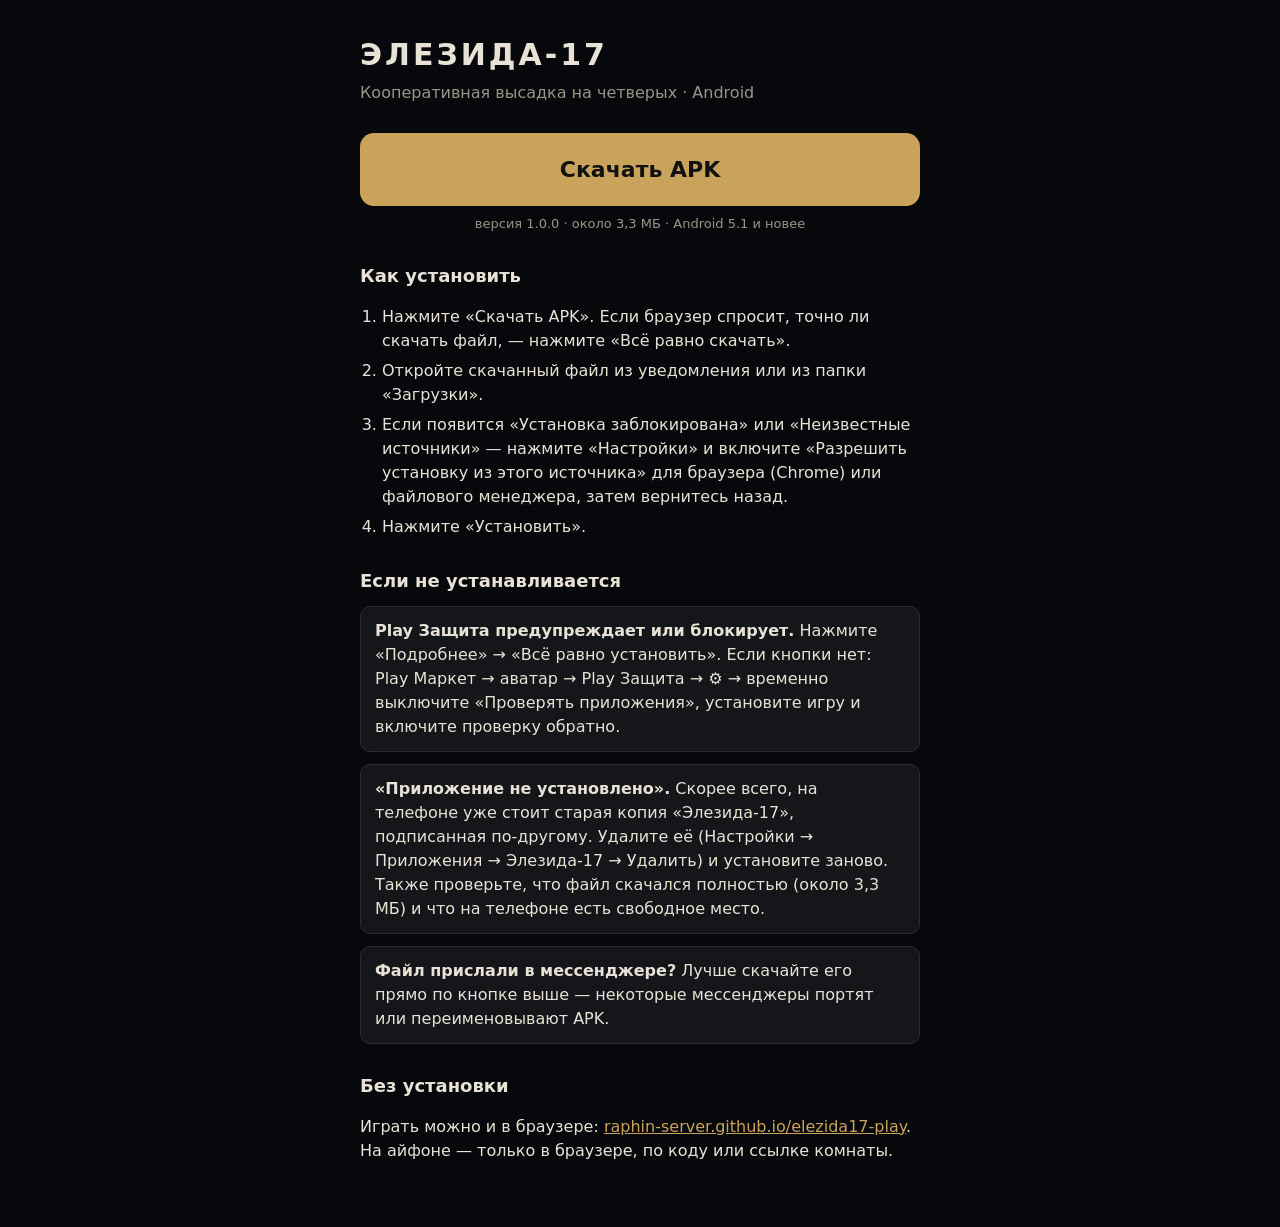
==== download.html @ 0414d665 "Update build" ====
<!doctype html>
<html lang="ru">
<head>
<meta charset="utf-8" />
<meta name="viewport" content="width=device-width, initial-scale=1" />
<meta name="theme-color" content="#07080b" />
<title>Элезида-17 — скачать для Android</title>
<style>
  body { margin: 0; background: #07080b; color: #e8e2d6; font: 16px/1.5 system-ui, -apple-system, "Segoe UI", Roboto, sans-serif; }
  main { max-width: 560px; margin: 0 auto; padding: 32px 20px 48px; }
  h1 { font-size: 30px; letter-spacing: 3px; margin: 0 0 4px; }
  .sub { color: #9a9488; margin: 0 0 28px; }
  .dl { display: block; text-align: center; background: #c9a35a; color: #111; font-weight: 700; font-size: 22px; padding: 20px; border-radius: 14px; text-decoration: none; }
  .dl:active { transform: scale(0.98); }
  .meta { text-align: center; color: #9a9488; font-size: 13px; margin: 8px 0 28px; }
  h2 { font-size: 18px; margin: 28px 0 8px; }
  ol { padding-left: 22px; } li { margin: 6px 0; }
  .note { background: #15161a; border: 1px solid #2a2b31; border-radius: 10px; padding: 12px 14px; margin: 12px 0; }
  a { color: #c9a35a; }
</style>
</head>
<body>
<main>
  <h1>ЭЛЕЗИДА-17</h1>
  <p class="sub">Кооперативная высадка на четверых · Android</p>
  <a class="dl" href="https://github.com/Raphin-server/elezida17-play/releases/download/v1.0.0/elezida17-v1.0.0.apk" download>Скачать APK</a>
  <p class="meta">версия 1.0.0 · около 3,3 МБ · Android 5.1 и новее</p>

  <h2>Как установить</h2>
  <ol>
    <li>Нажмите «Скачать APK». Если браузер спросит, точно ли скачать файл, — нажмите «Всё равно скачать».</li>
    <li>Откройте скачанный файл из уведомления или из папки «Загрузки».</li>
    <li>Если появится «Установка заблокирована» или «Неизвестные источники» — нажмите «Настройки» и включите «Разрешить установку из этого источника» для браузера (Chrome) или файлового менеджера, затем вернитесь назад.</li>
    <li>Нажмите «Установить».</li>
  </ol>

  <h2>Если не устанавливается</h2>
  <div class="note"><b>Play Защита предупреждает или блокирует.</b> Нажмите «Подробнее» → «Всё равно установить». Если кнопки нет: Play Маркет → аватар → Play Защита → ⚙ → временно выключите «Проверять приложения», установите игру и включите проверку обратно.</div>
  <div class="note"><b>«Приложение не установлено».</b> Скорее всего, на телефоне уже стоит старая копия «Элезида-17», подписанная по-другому. Удалите её (Настройки → Приложения → Элезида-17 → Удалить) и установите заново. Также проверьте, что файл скачался полностью (около 3,3 МБ) и что на телефоне есть свободное место.</div>
  <div class="note"><b>Файл прислали в мессенджере?</b> Лучше скачайте его прямо по кнопке выше — некоторые мессенджеры портят или переименовывают APK.</div>

  <h2>Без установки</h2>
  <p>Играть можно и в браузере: <a href="./">raphin-server.github.io/elezida17-play</a>. На айфоне — только в браузере, по коду или ссылке комнаты.</p>
</main>
</body>
</html>
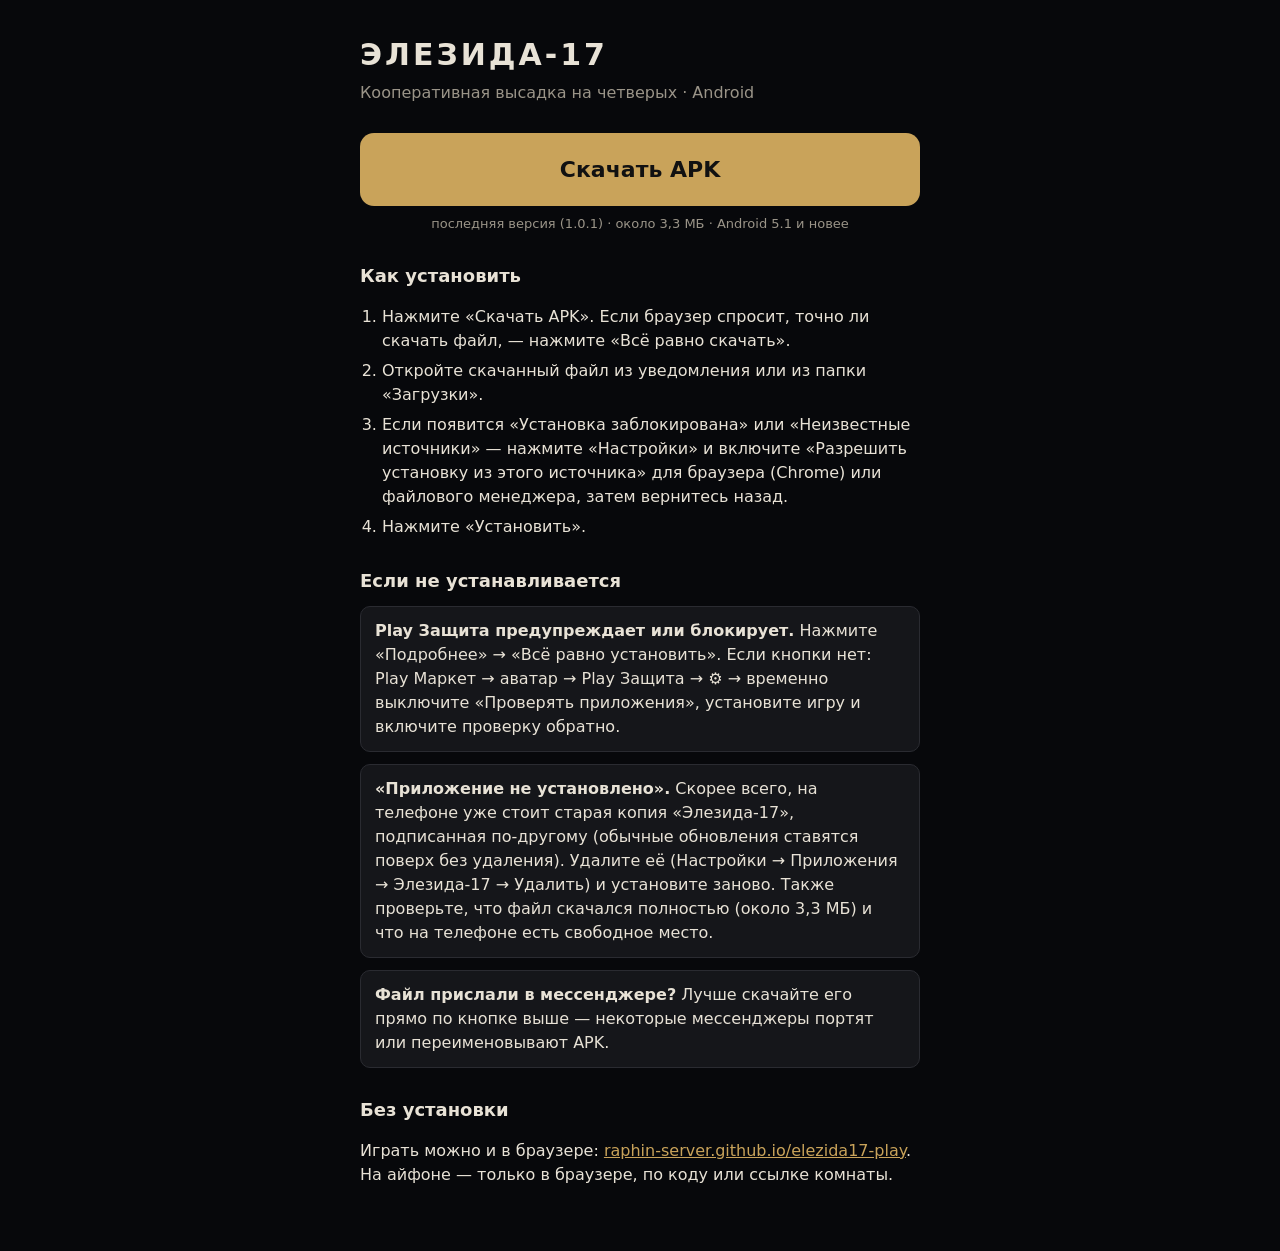
==== commit ffcc0109: "Update build" ====
--- a/download.html
+++ b/download.html
@@ -23,8 +23,8 @@
 <main>
   <h1>ЭЛЕЗИДА-17</h1>
   <p class="sub">Кооперативная высадка на четверых · Android</p>
-  <a class="dl" href="https://github.com/Raphin-server/elezida17-play/releases/download/v1.0.0/elezida17-v1.0.0.apk" download>Скачать APK</a>
-  <p class="meta">версия 1.0.0 · около 3,3 МБ · Android 5.1 и новее</p>
+  <a class="dl" href="https://github.com/Raphin-server/elezida17-play/releases/latest/download/elezida17.apk" download>Скачать APK</a>
+  <p class="meta">последняя версия (1.0.1) · около 3,3 МБ · Android 5.1 и новее</p>
 
   <h2>Как установить</h2>
   <ol>
@@ -36,7 +36,7 @@
 
   <h2>Если не устанавливается</h2>
   <div class="note"><b>Play Защита предупреждает или блокирует.</b> Нажмите «Подробнее» → «Всё равно установить». Если кнопки нет: Play Маркет → аватар → Play Защита → ⚙ → временно выключите «Проверять приложения», установите игру и включите проверку обратно.</div>
-  <div class="note"><b>«Приложение не установлено».</b> Скорее всего, на телефоне уже стоит старая копия «Элезида-17», подписанная по-другому. Удалите её (Настройки → Приложения → Элезида-17 → Удалить) и установите заново. Также проверьте, что файл скачался полностью (около 3,3 МБ) и что на телефоне есть свободное место.</div>
+  <div class="note"><b>«Приложение не установлено».</b> Скорее всего, на телефоне уже стоит старая копия «Элезида-17», подписанная по-другому (обычные обновления ставятся поверх без удаления). Удалите её (Настройки → Приложения → Элезида-17 → Удалить) и установите заново. Также проверьте, что файл скачался полностью (около 3,3 МБ) и что на телефоне есть свободное место.</div>
   <div class="note"><b>Файл прислали в мессенджере?</b> Лучше скачайте его прямо по кнопке выше — некоторые мессенджеры портят или переименовывают APK.</div>
 
   <h2>Без установки</h2>
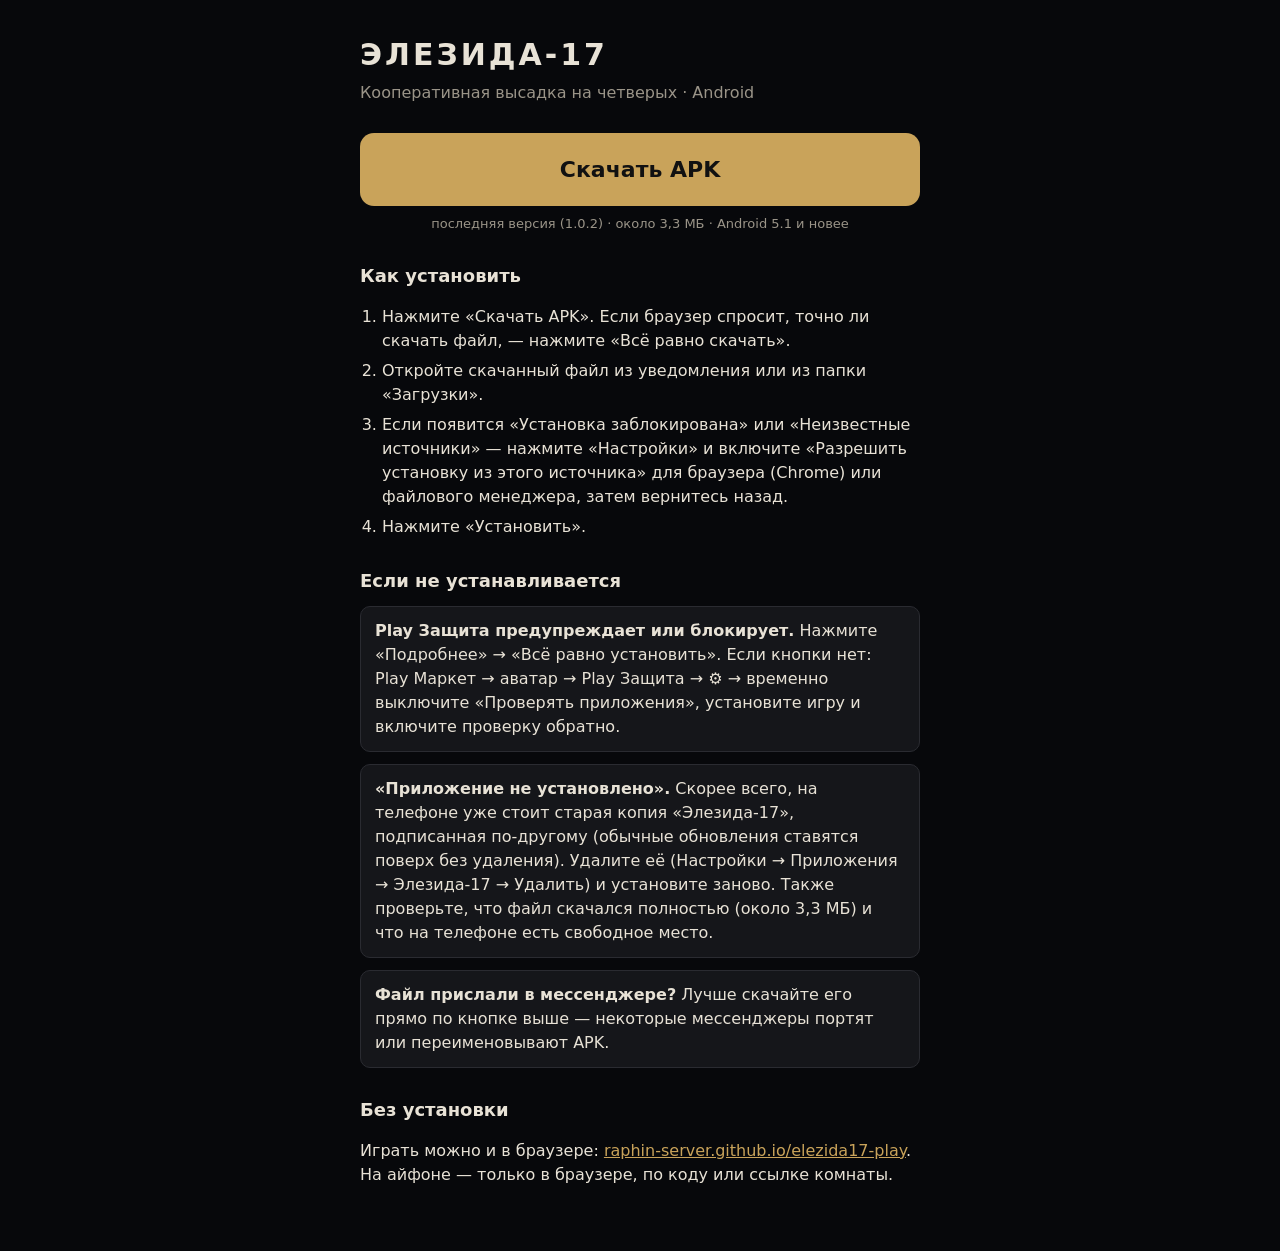
==== commit f7b745fe: "Update build" ====
--- a/download.html
+++ b/download.html
@@ -24,7 +24,7 @@
   <h1>ЭЛЕЗИДА-17</h1>
   <p class="sub">Кооперативная высадка на четверых · Android</p>
   <a class="dl" href="https://github.com/Raphin-server/elezida17-play/releases/latest/download/elezida17.apk" download>Скачать APK</a>
-  <p class="meta">последняя версия (1.0.1) · около 3,3 МБ · Android 5.1 и новее</p>
+  <p class="meta">последняя версия (1.0.2) · около 3,3 МБ · Android 5.1 и новее</p>
 
   <h2>Как установить</h2>
   <ol>
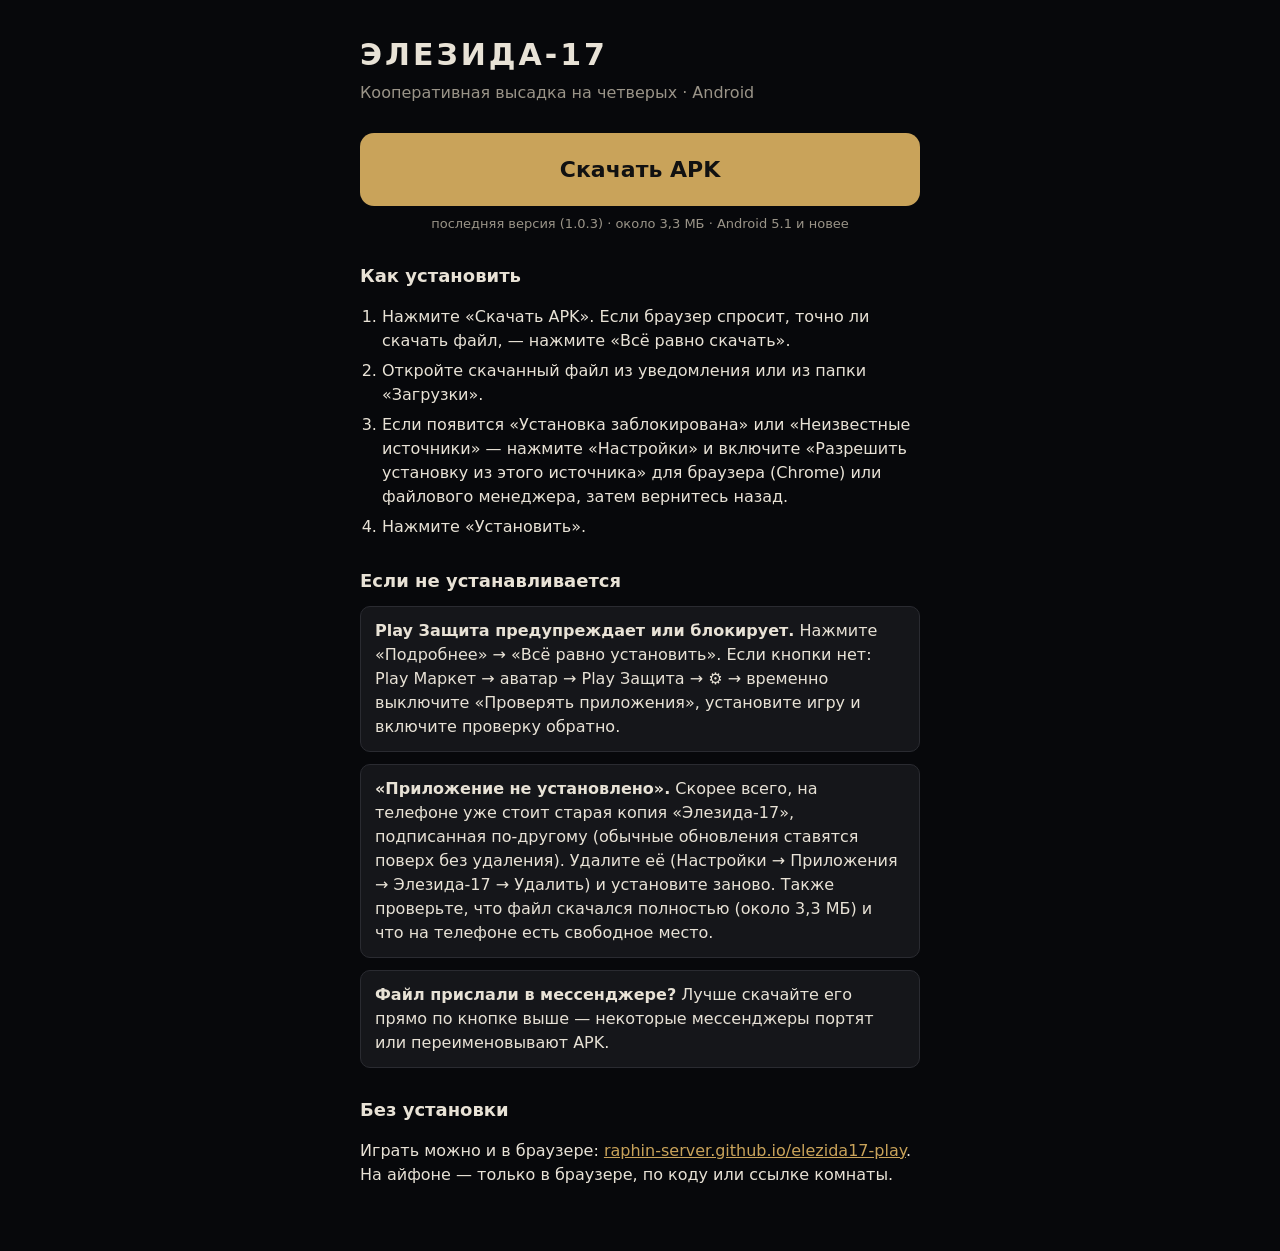
==== commit e408581a: "Update build" ====
--- a/download.html
+++ b/download.html
@@ -24,7 +24,7 @@
   <h1>ЭЛЕЗИДА-17</h1>
   <p class="sub">Кооперативная высадка на четверых · Android</p>
   <a class="dl" href="https://github.com/Raphin-server/elezida17-play/releases/latest/download/elezida17.apk" download>Скачать APK</a>
-  <p class="meta">последняя версия (1.0.2) · около 3,3 МБ · Android 5.1 и новее</p>
+  <p class="meta">последняя версия (1.0.3) · около 3,3 МБ · Android 5.1 и новее</p>
 
   <h2>Как установить</h2>
   <ol>
